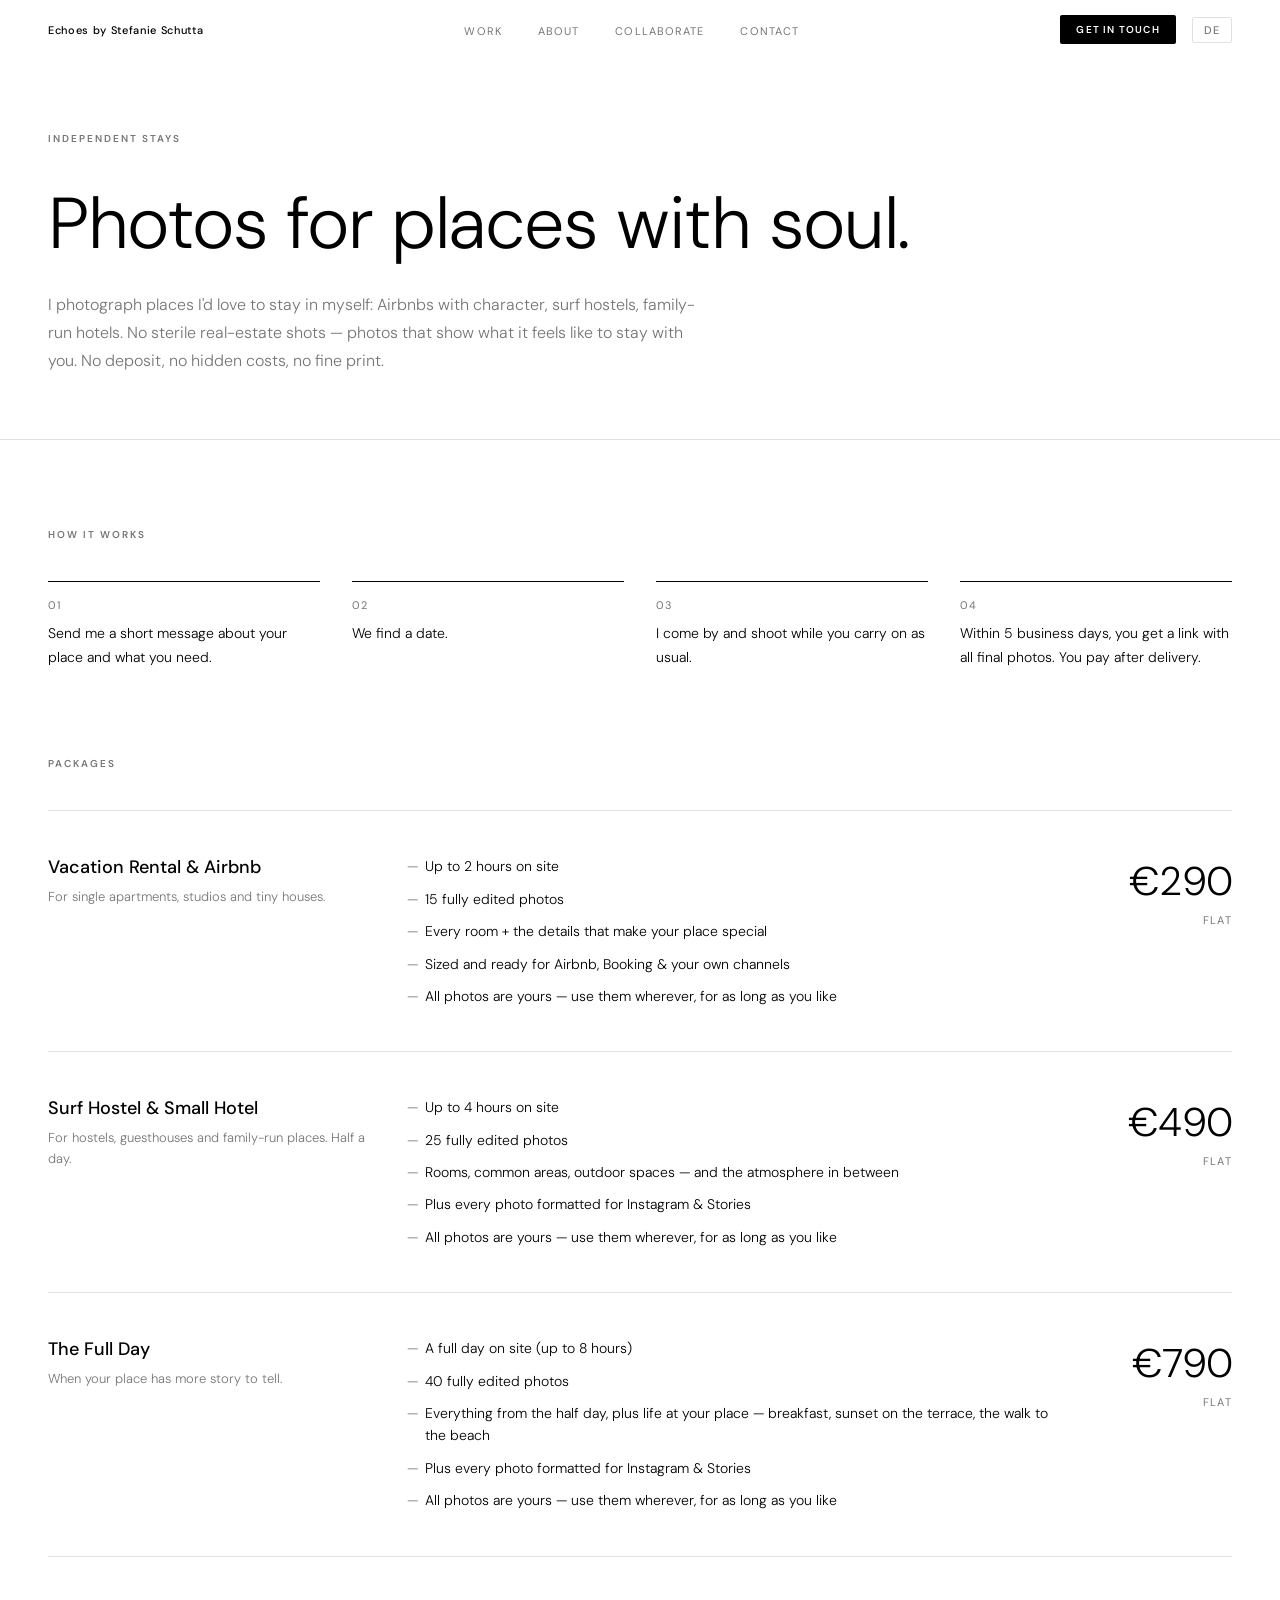
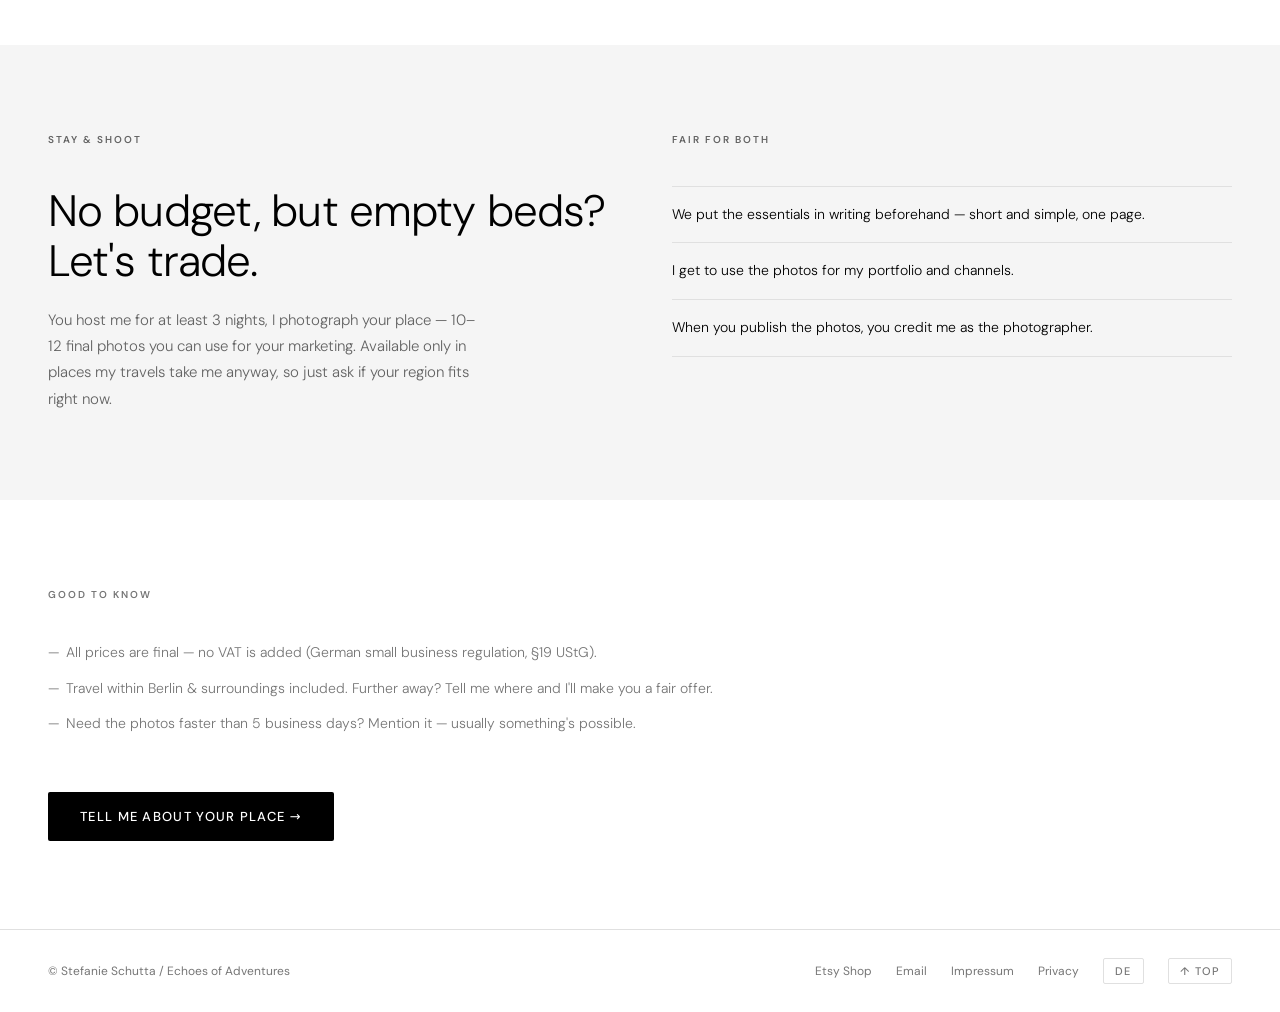
==== stays.html @ 2299e70d "Add files via upload" ====
<!DOCTYPE html>
<html lang="en">
<head>
  <meta charset="UTF-8" />
  <meta name="viewport" content="width=device-width, initial-scale=1.0" />
  <meta name="description" content="Photography for family-run hotels, surf hostels and Airbnbs — simple packages, honest prices, or trade a stay for photos." />
  <title>Independent Stays · Echoes by Stefanie Schutta</title>
  <link rel="preload" href="dm-sans-latin-normal.woff2" as="font" type="font/woff2" crossorigin />
  <link rel="stylesheet" href="style.css" />
  <link rel="icon" type="image/svg+xml" href="images/favicon.svg" />
  <link rel="icon" type="image/png" sizes="32x32" href="images/favicon-32.png" />
  <link rel="icon" type="image/png" sizes="16x16" href="images/favicon-16.png" />
  <link rel="apple-touch-icon" sizes="180x180" href="images/favicon-180.png" />
</head>
<body>

  <a class="skip-link" href="#main">Skip to content</a>

  <!-- NAV -->
  <header>
    <nav class="nav is-scrolled" role="navigation" aria-label="Main navigation">
      <a href="index.html" class="nav-logo" aria-label="Echoes by Stefanie Schutta — home">
        Echoes by Stefanie Schutta
      </a>

      <ul class="nav-links" role="list">
        <li><a href="index.html#gallery"     data-en="Work"        data-de="Arbeit">Work</a></li>
        <li><a href="index.html#about"       data-en="About"       data-de="Über mich">About</a></li>
        <li><a href="index.html#collaborate" data-en="Collaborate" data-de="Kollaboration">Collaborate</a></li>
        <li><a href="index.html#contact"     data-en="Contact"     data-de="Kontakt">Contact</a></li>
      </ul>

      <div class="nav-right">
        <a
          href="index.html#contact"
          class="nav-cta"
          data-en="Get in touch"
          data-de="Anfragen"
        >Get in touch</a>

        <button
          id="lang-toggle"
          class="btn-lang"
          aria-label="Switch language"
          type="button"
        >DE</button>

        <button
          id="hamburger"
          class="btn-hamburger"
          aria-label="Open menu"
          aria-expanded="false"
          aria-controls="mobile-nav"
          type="button"
        >
          <span></span>
          <span></span>
          <span></span>
        </button>
      </div>
    </nav>
  </header>

  <!-- Mobile nav overlay -->
  <div
    id="mobile-nav"
    class="mobile-nav"
    role="dialog"
    aria-label="Navigation menu"
    aria-modal="true"
  >
    <button id="mobile-nav-close" class="mobile-nav-close" aria-label="Close menu" type="button">
      &#x2715;
    </button>

    <a href="index.html#gallery"     class="mobile-nav-link" data-en="Work"        data-de="Arbeit">Work</a>
    <a href="index.html#about"       class="mobile-nav-link" data-en="About"       data-de="Über mich">About</a>
    <a href="index.html#collaborate" class="mobile-nav-link" data-en="Collaborate" data-de="Kollaboration">Collaborate</a>
    <a href="index.html#contact"     class="mobile-nav-link" data-en="Contact"     data-de="Kontakt">Contact</a>

    <button id="mobile-lang" class="mobile-lang-toggle btn-lang" onclick="toggleLanguage()" type="button">DE</button>
  </div>

  <!-- MAIN -->
  <main id="main">

    <!-- Header -->
    <section class="stays-header" aria-labelledby="stays-heading">
      <div class="container">
        <span
          class="section-eyebrow"
          data-en="Independent Stays"
          data-de="Independent Stays"
        >Independent Stays</span>

        <h1
          id="stays-heading"
          class="stays-title"
          data-en="Photos for places with soul."
          data-de="Fotos für Orte mit Seele."
        >Photos for places with soul.</h1>

        <p
          class="stays-intro"
          data-en="I photograph places I'd love to stay in myself: Airbnbs with character, surf hostels, family-run hotels. No sterile real-estate shots — photos that show what it feels like to stay with you. No deposit, no hidden costs, no fine print."
          data-de="Ich fotografiere Unterkünfte, in denen ich selbst gerne wohnen würde: Airbnbs mit Charakter, Surf Hostels, familiengeführte Hotels. Keine sterilen Immobilienfotos — Bilder, die zeigen, wie es sich anfühlt, bei dir zu sein. Keine Anzahlung, keine versteckten Kosten, kein Kleingedrucktes."
        >I photograph places I'd love to stay in myself: Airbnbs with character, surf hostels, family-run hotels. No sterile real-estate shots — photos that show what it feels like to stay with you. No deposit, no hidden costs, no fine print.</p>
      </div>
    </section>

    <!-- How it works -->
    <section class="section" aria-labelledby="stays-how-heading">
      <div class="container">
        <h2
          id="stays-how-heading"
          class="section-eyebrow"
          data-en="How it works"
          data-de="So einfach läuft's"
        >How it works</h2>

        <div class="stays-steps">
          <div class="stays-step">
            <span class="stays-step-num" aria-hidden="true">01</span>
            <p
              data-en="Send me a short message about your place and what you need."
              data-de="Du schreibst mir kurz, was du hast und was du brauchst."
            >Send me a short message about your place and what you need.</p>
          </div>
          <div class="stays-step">
            <span class="stays-step-num" aria-hidden="true">02</span>
            <p
              data-en="We find a date."
              data-de="Wir finden einen Termin."
            >We find a date.</p>
          </div>
          <div class="stays-step">
            <span class="stays-step-num" aria-hidden="true">03</span>
            <p
              data-en="I come by and shoot while you carry on as usual."
              data-de="Ich komme vorbei und fotografiere — du machst einfach weiter wie immer."
            >I come by and shoot while you carry on as usual.</p>
          </div>
          <div class="stays-step">
            <span class="stays-step-num" aria-hidden="true">04</span>
            <p
              data-en="Within 5 business days, you get a link with all final photos. You pay after delivery."
              data-de="Nach 5 Werktagen bekommst du einen Link mit allen fertigen Fotos. Du zahlst nach Lieferung."
            >Within 5 business days, you get a link with all final photos. You pay after delivery.</p>
          </div>
        </div>
      </div>
    </section>

    <!-- Packages -->
    <section class="section" aria-labelledby="stays-packages-heading" style="padding-top: 0;">
      <div class="container">
        <h2
          id="stays-packages-heading"
          class="section-eyebrow"
          data-en="Packages"
          data-de="Pakete"
        >Packages</h2>

        <div class="stays-packages">

          <article class="stays-package">
            <div>
              <h3
                class="stays-package-name"
                data-en="Vacation Rental &amp; Airbnb"
                data-de="Ferienwohnung &amp; Airbnb"
              >Vacation Rental &amp; Airbnb</h3>
              <p
                class="stays-package-for"
                data-en="For single apartments, studios and tiny houses."
                data-de="Für einzelne Wohnungen, Studios und Tiny Houses."
              >For single apartments, studios and tiny houses.</p>
            </div>
            <ul class="stays-package-list">
              <li data-en="Up to 2 hours on site" data-de="Bis zu 2 Stunden vor Ort">Up to 2 hours on site</li>
              <li data-en="15 fully edited photos" data-de="15 fertig bearbeitete Fotos">15 fully edited photos</li>
              <li data-en="Every room + the details that make your place special" data-de="Alle Räume + die Details, die deine Unterkunft besonders machen">Every room + the details that make your place special</li>
              <li data-en="Sized and ready for Airbnb, Booking &amp; your own channels" data-de="Perfekt zugeschnitten für Airbnb, Booking &amp; deine eigenen Kanäle">Sized and ready for Airbnb, Booking &amp; your own channels</li>
              <li data-en="All photos are yours — use them wherever, for as long as you like" data-de="Alle Fotos gehören dir — nutze sie, wo und solange du willst">All photos are yours — use them wherever, for as long as you like</li>
            </ul>
            <p class="stays-price">€290
              <small data-en="flat" data-de="Festpreis">flat</small>
            </p>
          </article>

          <article class="stays-package">
            <div>
              <h3
                class="stays-package-name"
                data-en="Surf Hostel &amp; Small Hotel"
                data-de="Surf Hostel &amp; kleines Hotel"
              >Surf Hostel &amp; Small Hotel</h3>
              <p
                class="stays-package-for"
                data-en="For hostels, guesthouses and family-run places. Half a day."
                data-de="Für Hostels, Guesthouses und familiengeführte Häuser. Ein halber Tag."
              >For hostels, guesthouses and family-run places. Half a day.</p>
            </div>
            <ul class="stays-package-list">
              <li data-en="Up to 4 hours on site" data-de="Bis zu 4 Stunden vor Ort">Up to 4 hours on site</li>
              <li data-en="25 fully edited photos" data-de="25 fertig bearbeitete Fotos">25 fully edited photos</li>
              <li data-en="Rooms, common areas, outdoor spaces — and the atmosphere in between" data-de="Zimmer, Gemeinschaftsbereiche, Außenbereich — und die Atmosphäre dazwischen">Rooms, common areas, outdoor spaces — and the atmosphere in between</li>
              <li data-en="Plus every photo formatted for Instagram &amp; Stories" data-de="Zusätzlich alle Fotos in Formaten für Instagram &amp; Stories">Plus every photo formatted for Instagram &amp; Stories</li>
              <li data-en="All photos are yours — use them wherever, for as long as you like" data-de="Alle Fotos gehören dir — nutze sie, wo und solange du willst">All photos are yours — use them wherever, for as long as you like</li>
            </ul>
            <p class="stays-price">€490
              <small data-en="flat" data-de="Festpreis">flat</small>
            </p>
          </article>

          <article class="stays-package">
            <div>
              <h3
                class="stays-package-name"
                data-en="The Full Day"
                data-de="Der ganze Tag"
              >The Full Day</h3>
              <p
                class="stays-package-for"
                data-en="When your place has more story to tell."
                data-de="Wenn dein Haus mehr Geschichte zu erzählen hat."
              >When your place has more story to tell.</p>
            </div>
            <ul class="stays-package-list">
              <li data-en="A full day on site (up to 8 hours)" data-de="Ein voller Tag vor Ort (bis zu 8 Stunden)">A full day on site (up to 8 hours)</li>
              <li data-en="40 fully edited photos" data-de="40 fertig bearbeitete Fotos">40 fully edited photos</li>
              <li data-en="Everything from the half day, plus life at your place — breakfast, sunset on the terrace, the walk to the beach" data-de="Alles aus dem halben Tag, plus: Leben im Haus — Frühstück, Sonnenuntergang auf der Terrasse, der Weg zum Strand">Everything from the half day, plus life at your place — breakfast, sunset on the terrace, the walk to the beach</li>
              <li data-en="Plus every photo formatted for Instagram &amp; Stories" data-de="Zusätzlich alle Fotos in Formaten für Instagram &amp; Stories">Plus every photo formatted for Instagram &amp; Stories</li>
              <li data-en="All photos are yours — use them wherever, for as long as you like" data-de="Alle Fotos gehören dir — nutze sie, wo und solange du willst">All photos are yours — use them wherever, for as long as you like</li>
            </ul>
            <p class="stays-price">€790
              <small data-en="flat" data-de="Festpreis">flat</small>
            </p>
          </article>

        </div>
      </div>
    </section>

    <!-- Stay & Shoot -->
    <section class="section stays-barter" aria-labelledby="barter-heading">
      <div class="container">
        <div class="stays-barter-inner">

          <div>
            <span
              class="section-eyebrow"
              data-en="Stay &amp; Shoot"
              data-de="Stay &amp; Shoot"
            >Stay &amp; Shoot</span>

            <h2
              id="barter-heading"
              class="stays-barter-title"
              data-en="No budget, but empty beds? Let's trade."
              data-de="Kein Budget, aber freie Betten? Lass uns tauschen."
            >No budget, but empty beds? Let's trade.</h2>

            <p
              class="stays-barter-lead"
              data-en="You host me for at least 3 nights, I photograph your place — 10–12 final photos you can use for your marketing. Available only in places my travels take me anyway, so just ask if your region fits right now."
              data-de="Du stellst mir Unterkunft für mindestens 3 Nächte, ich fotografiere deine Unterkunft — 10–12 fertige Fotos für dein Marketing. Nur an Orten, an die mich meine Reisen ohnehin führen — frag einfach, ob deine Region gerade passt."
            >You host me for at least 3 nights, I photograph your place — 10–12 final photos you can use for your marketing. Available only in places my travels take me anyway, so just ask if your region fits right now.</p>
          </div>

          <div>
            <h3
              class="section-eyebrow"
              data-en="Fair for both"
              data-de="Fair für beide"
            >Fair for both</h3>
            <ul class="stays-barter-list">
              <li
                data-en="We put the essentials in writing beforehand — short and simple, one page."
                data-de="Wir halten vorher schriftlich fest, was du bekommst — kurz und unkompliziert, eine Seite."
              >We put the essentials in writing beforehand — short and simple, one page.</li>
              <li
                data-en="I get to use the photos for my portfolio and channels."
                data-de="Ich darf die Fotos für mein Portfolio und meine Kanäle nutzen."
              >I get to use the photos for my portfolio and channels.</li>
              <li
                data-en="When you publish the photos, you credit me as the photographer."
                data-de="Wenn du die Fotos veröffentlichst, nennst du mich als Fotografin."
              >When you publish the photos, you credit me as the photographer.</li>
            </ul>
          </div>

        </div>
      </div>
    </section>

    <!-- Good to know + CTA -->
    <section class="section" aria-labelledby="facts-heading">
      <div class="container">
        <h2
          id="facts-heading"
          class="section-eyebrow"
          data-en="Good to know"
          data-de="Gut zu wissen"
        >Good to know</h2>

        <ul class="stays-facts">
          <li
            data-en="All prices are final — no VAT is added (German small business regulation, §19 UStG)."
            data-de="Alle Preise sind Endpreise — es kommt keine Mehrwertsteuer dazu (Kleinunternehmerregelung §19 UStG)."
          >All prices are final — no VAT is added (German small business regulation, §19 UStG).</li>
          <li
            data-en="Travel within Berlin &amp; surroundings included. Further away? Tell me where and I'll make you a fair offer."
            data-de="Anfahrt in Berlin &amp; Umgebung inklusive. Weiter weg? Sag mir wo, ich mach dir ein faires Angebot."
          >Travel within Berlin &amp; surroundings included. Further away? Tell me where and I'll make you a fair offer.</li>
          <li
            data-en="Need the photos faster than 5 business days? Mention it — usually something's possible."
            data-de="Du brauchst die Fotos schneller als in 5 Werktagen? Schreib's dazu, meistens geht was."
          >Need the photos faster than 5 business days? Mention it — usually something's possible.</li>
        </ul>

        <a
          href="index.html#contact"
          class="stays-cta"
          data-en="Tell me about your place →"
          data-de="Erzähl mir von deiner Unterkunft →"
        >Tell me about your place →</a>
      </div>
    </section>

  </main>

  <!-- FOOTER -->
  <footer class="site-footer" role="contentinfo">
    <span
      data-en="© Stefanie Schutta / Echoes of Adventures"
      data-de="© Stefanie Schutta / Echoes of Adventures"
    >© Stefanie Schutta / Echoes of Adventures</span>

    <div class="footer-links">
      <a
        href="https://www.etsy.com/shop/EchoesOfAdventures"
        target="_blank"
        rel="noopener noreferrer"
        data-en="Etsy Shop"
        data-de="Etsy Shop"
      >Etsy Shop</a>

      <a href="mailto:stefanieschutta@gmail.com"
         data-en="Email" data-de="E-Mail">Email</a>

      <a href="impressum.html" data-en="Impressum" data-de="Impressum">Impressum</a>
      <a href="datenschutz.html" data-en="Privacy" data-de="Datenschutz">Privacy</a>

      <button
        onclick="toggleLanguage()"
        class="btn-lang"
        type="button"
        aria-label="Toggle language"
        data-en="DE"
        data-de="EN"
      >DE</button>

      <button
        id="back-to-top"
        class="btn-back-top"
        type="button"
        aria-label="Back to top"
        data-en="↑ Top"
        data-de="↑ Oben"
      >↑ Top</button>
    </div>
  </footer>

  <script src="main.js"></script>
</body>
</html>
---- style.css ----
/* =============================================
   ECHOES OF ADVENTURES — Portfolio CSS
   ============================================= */

/* ─────────────────────────────────────────────
   SELF-HOSTED FONTS
   DM Sans Variable — latin subset
   Files: /dm-sans-latin-normal.woff2 (root)
           /dm-sans-latin-italic.woff2 (root)
   No data sent to Google servers.
───────────────────────────────────────────── */
@font-face {
  font-family: 'DM Sans';
  src: url('dm-sans-latin-normal.woff2') format('woff2');
  font-weight: 100 900;           /* Variable Font */
  font-style: normal;
  font-display: swap;
}
@font-face {
  font-family: 'DM Sans';
  src: url('dm-sans-latin-italic.woff2') format('woff2');
  font-weight: 100 900;
  font-style: italic;
  font-display: swap;
}

/* ─────────────────────────────────────────────
   LEGAL PAGES (impressum, datenschutz)
───────────────────────────────────────────── */
.legal-nav {
  position: sticky;
  top: 0;
  z-index: 100;
  height: var(--nav-h);
  display: flex;
  align-items: center;
  justify-content: space-between;
  padding: 0 var(--gutter);
  background: rgba(250,250,250,0.92);
  backdrop-filter: blur(14px);
  -webkit-backdrop-filter: blur(14px);
  border-bottom: 1px solid var(--border);
}

.legal-back {
  font-size: 11px;
  font-weight: 500;
  letter-spacing: 0.1em;
  text-transform: uppercase;
  color: var(--muted);
  display: flex;
  align-items: center;
  gap: 6px;
  transition: color 0.2s;
}
.legal-back:hover { color: var(--text); }

.legal-content {
  max-width: 720px;
  margin: 0 auto;
  padding: 72px 40px 96px;
}

.legal-content h1 {
  font-size: 36px;
  font-weight: 300;
  letter-spacing: -0.01em;
  margin-bottom: 8px;
  color: var(--text);
}

.legal-content .legal-sub {
  font-size: 13px;
  color: var(--muted);
  margin-bottom: 56px;
}

.legal-content h2 {
  font-size: 11px;
  font-weight: 600;
  letter-spacing: 0.16em;
  text-transform: uppercase;
  color: var(--muted);
  margin-top: 48px;
  margin-bottom: 14px;
}

.legal-content p {
  font-size: 15px;
  font-weight: 300;
  line-height: 1.75;
  color: var(--text);
  margin-bottom: 16px;
}

.legal-content a {
  color: var(--text);
  text-decoration: underline;
  text-underline-offset: 3px;
}
.legal-content a:hover { opacity: 0.6; }

.legal-content ul {
  list-style: disc;
  padding-left: 20px;
  margin-bottom: 16px;
}
.legal-content ul li {
  font-size: 15px;
  font-weight: 300;
  line-height: 1.75;
  color: var(--text);
  margin-bottom: 6px;
}

.legal-divider {
  border: none;
  border-top: 1px solid var(--border);
  margin: 48px 0;
}

.legal-email {
  font-weight: 400;
}

@media (max-width: 600px) {
  .legal-content { padding: 48px 24px 72px; }
  .legal-content h1 { font-size: 28px; }
  .legal-nav { padding: 0 24px; }
}

/* ─────────────────────────────────────────────
   TOKENS
───────────────────────────────────────────── */
:root {
  --bg:      #ffffff;
  --text:    #000000;
  --muted:   #767676;
  --border:  #e0e0e0;
  --white:   #ffffff;
  --surface: #f5f5f5;

  --font: 'DM Sans', system-ui, -apple-system, sans-serif;

  --nav-h:       60px;
  --section-pad: 88px;
  --max-w:       1280px;
  --gutter:      48px;
  --gap:         16px;
  --radius:      2px;
}

/* ─────────────────────────────────────────────
   RESET
───────────────────────────────────────────── */
*, *::before, *::after {
  box-sizing: border-box;
  margin: 0;
  padding: 0;
}

html {
  scroll-behavior: smooth;
  font-size: 16px;
}

body {
  font-family: var(--font);
  background: var(--bg);
  color: var(--text);
  -webkit-font-smoothing: antialiased;
  -moz-osx-font-smoothing: grayscale;
}

img       { display: block; width: 100%; height: auto; }
a         { color: inherit; text-decoration: none; }
ul, ol    { list-style: none; }
button    { cursor: pointer; font-family: inherit; border: none; background: none; }

/* Focus */
:focus-visible {
  outline: 2px solid var(--text);
  outline-offset: 3px;
  border-radius: 2px;
}

/* Skip link */
.skip-link {
  position: absolute;
  top: -100%;
  left: 16px;
  z-index: 9999;
  background: var(--text);
  color: var(--white);
  padding: 8px 16px;
  font-size: 13px;
  font-weight: 500;
  border-radius: 0 0 4px 4px;
  transition: top 0.2s;
}
.skip-link:focus { top: 0; }

/* ─────────────────────────────────────────────
   NAV
───────────────────────────────────────────── */
.nav {
  position: fixed;
  inset-block-start: 0;
  inset-inline: 0;
  height: var(--nav-h);
  z-index: 100;
  display: flex;
  align-items: center;
  justify-content: space-between;
  padding: 0 var(--gutter);
  background: rgba(255, 255, 255, 0);
  transition: background 0.3s, border-color 0.3s, box-shadow 0.3s;
  border-bottom: 1px solid transparent;
}

.nav.is-scrolled {
  background: rgba(255, 255, 255, 0.95);
  backdrop-filter: blur(14px);
  -webkit-backdrop-filter: blur(14px);
  border-bottom: 1px solid var(--border);
  box-shadow: 0 1px 0 rgba(0,0,0,0.04);
}

.nav-logo {
  font-size: 11px;
  font-weight: 500;
  letter-spacing: 0.06em;
  white-space: nowrap;
}

.nav-links {
  display: flex;
  align-items: center;
  gap: 36px;
}
.nav-links a {
  font-size: 11px;
  font-weight: 400;
  letter-spacing: 0.1em;
  text-transform: uppercase;
  color: var(--muted);
  transition: color 0.2s;
}
.nav-links a:hover { color: var(--text); }

.nav-right {
  display: flex;
  align-items: center;
  gap: 16px;
}

.btn-lang {
  font-size: 11px;
  font-weight: 500;
  letter-spacing: 0.1em;
  text-transform: uppercase;
  color: var(--muted);
  padding: 5px 11px;
  border: 1px solid var(--border);
  border-radius: 2px;
  transition: color 0.2s, border-color 0.2s;
}
.btn-lang:hover {
  color: var(--text);
  border-color: var(--text);
}

.nav-cta {
  font-size: 10px;
  font-weight: 600;
  letter-spacing: 0.12em;
  text-transform: uppercase;
  padding: 8px 16px;
  background: var(--text);
  color: var(--white);
  border-radius: 2px;
  transition: opacity 0.2s;
  white-space: nowrap;
  display: inline-block;
}
.nav-cta:hover { opacity: 0.75; }

.btn-hamburger {
  display: none;
  flex-direction: column;
  gap: 5px;
  padding: 4px;
  background: none;
  border: none;
  cursor: pointer;
}
.btn-hamburger span {
  display: block;
  width: 22px;
  height: 1.5px;
  background: var(--text);
  border-radius: 1px;
  transition: all 0.25s;
}

/* ─────────────────────────────────────────────
   MOBILE NAV OVERLAY
───────────────────────────────────────────── */
.mobile-nav {
  position: fixed;
  inset: 0;
  z-index: 110;
  background: var(--bg);
  display: none;
  flex-direction: column;
  align-items: center;
  justify-content: center;
  gap: 40px;
}
.mobile-nav.is-open { display: flex; }

.mobile-nav-close {
  position: absolute;
  top: 20px;
  right: 24px;
  font-size: 28px;
  font-weight: 300;
  color: var(--text);
  background: none;
  border: none;
  cursor: pointer;
  line-height: 1;
  padding: 8px;
}

.mobile-nav-link {
  font-size: 26px;
  font-weight: 300;
  letter-spacing: 0.06em;
  text-transform: uppercase;
  color: var(--text);
  transition: opacity 0.2s;
}
.mobile-nav-link:hover { opacity: 0.5; }

.mobile-lang-toggle {
  margin-top: 8px;
  font-size: 12px;
  font-weight: 500;
  letter-spacing: 0.12em;
  text-transform: uppercase;
  color: var(--muted);
  border: 1px solid var(--border);
  padding: 8px 18px;
  border-radius: 2px;
}

/* ─────────────────────────────────────────────
   HERO
───────────────────────────────────────────── */
.hero {
  position: relative;
  height: 100vh;
  min-height: 560px;
  overflow: hidden;
}

.hero-slides {
  position: absolute;
  inset: 0;
}

.hero-slide {
  position: absolute;
  inset: 0;
  background-size: cover;
  background-position: center;
  opacity: 0;
  transition: opacity 1.1s ease;
}
.hero-slide.is-active {
  opacity: 1;
  animation: kenBurns 9s ease-in-out forwards;
}

@keyframes kenBurns {
  from { transform: scale(1); }
  to   { transform: scale(1.07); }
}

.hero-overlay {
  position: absolute;
  inset: 0;
  background: linear-gradient(
    160deg,
    rgba(0,0,0,0.08) 0%,
    rgba(0,0,0,0.36) 100%
  );
}

/* Visually hidden — accessible to screen readers, invisible on screen */
.visually-hidden {
  position: absolute;
  width: 1px;
  height: 1px;
  padding: 0;
  margin: -1px;
  overflow: hidden;
  clip-path: inset(50%);
  white-space: nowrap;
  border: 0;
}

/* ─────────────────────────────────────────────
   CLAIM — typographic statement band under hero
───────────────────────────────────────────── */
.claim {
  background: var(--bg);
  padding: clamp(64px, 12vw, 140px) 0 0;
}

.claim-title {
  font-size: clamp(34px, 7vw, 88px);
  font-weight: 500;
  line-height: 1.05;
  letter-spacing: -0.02em;
  max-width: 16ch;
}

.claim-line { display: block; }

.claim-line--accent {
  font-style: italic;
  font-weight: 350;
  color: var(--muted);            /* #767676 auf #fff ≈ 4.6:1 — AA auch für Fließtext */
}

@media (min-width: 768px) {
  .claim-line--accent {
    padding-left: clamp(48px, 10vw, 160px);   /* Versatz bricht die linke Kante */
  }
}

.hero-dots {
  position: absolute;
  bottom: 32px;
  left: 50%;
  transform: translateX(-50%);
  display: flex;
  gap: 8px;
  z-index: 2;
}
.hero-dot {
  width: 6px;
  height: 6px;
  border-radius: 50%;
  background: rgba(255,255,255,0.35);
  border: none;
  cursor: pointer;
  transition: background 0.3s;
  padding: 0;
}
.hero-dot.is-active,
.hero-dot:hover { background: var(--white); }

.hero-progress {
  position: absolute;
  bottom: 0;
  left: 0;
  height: 2px;
  background: var(--white);
  width: 0;
  z-index: 3;
}

/* Slide arrows */
.hero-arrow {
  position: absolute;
  top: 50%;
  transform: translateY(-50%);
  z-index: 5;
  width: 44px;
  height: 44px;
  border-radius: 50%;
  background: rgba(255,255,255,0.12);
  border: 1px solid rgba(255,255,255,0.3);
  color: rgba(255,255,255,0.9);
  display: flex;
  align-items: center;
  justify-content: center;
  cursor: pointer;
  backdrop-filter: blur(6px);
  -webkit-backdrop-filter: blur(6px);
  opacity: 0;
  transition: opacity 0.3s, background 0.2s;
}
.hero:hover .hero-arrow,
.hero:focus-within .hero-arrow { opacity: 1; }
.hero-arrow:hover {
  background: rgba(255,255,255,0.28);
  border-color: rgba(255,255,255,0.6);
}
.hero-arrow--prev { left: 24px; }
.hero-arrow--next { right: 24px; }

/* Always show on touch devices */
@media (hover: none) {
  .hero-arrow { opacity: 0.6; }
}

/* ─────────────────────────────────────────────
   LAYOUT HELPERS
───────────────────────────────────────────── */
.section {
  padding: var(--section-pad) 0;
}

.container {
  max-width: var(--max-w);
  margin: 0 auto;
  padding: 0 var(--gutter);
}

.section-eyebrow {
  font-size: 10px;
  font-weight: 600;
  letter-spacing: 0.2em;
  text-transform: uppercase;
  color: var(--muted);
  margin-bottom: 40px;
  display: block;
}

/* ─────────────────────────────────────────────
   GALLERY
───────────────────────────────────────────── */
.gallery-filters {
  display: flex;
  flex-wrap: wrap;
  gap: 6px;
  margin-bottom: 36px;
}

.filter-btn {
  font-family: var(--font);
  font-size: 11px;
  font-weight: 500;
  letter-spacing: 0.1em;
  text-transform: uppercase;
  padding: 8px 16px;
  border: 1px solid var(--border);
  border-radius: 2px;
  color: var(--muted);
  background: transparent;
  cursor: pointer;
  transition: background 0.2s, color 0.2s, border-color 0.2s;
}
.filter-btn:hover {
  color: var(--text);
  border-color: rgba(13,13,13,0.3);
}
.filter-btn.is-active {
  background: var(--text);
  color: var(--white);
  border-color: var(--text);
}

/* Masonry via CSS columns */
.gallery-grid {
  columns: 3;
  column-gap: var(--gap);
}

.gallery-item {
  break-inside: avoid;
  margin-bottom: var(--gap);    /* ← 16px between images */
  position: relative;
  overflow: hidden;
  cursor: pointer;
  display: block;
}

.gallery-thumb {
  width: 100%;
  display: block;
  background-size: cover;
  background-position: center;
  transition: transform 0.55s cubic-bezier(0.25, 0.46, 0.45, 0.94);
}

/* Aspect ratios */
.gallery-item--landscape .gallery-thumb { aspect-ratio: 4 / 3; }
.gallery-item--portrait  .gallery-thumb { aspect-ratio: 3 / 4; }
.gallery-item--square    .gallery-thumb { aspect-ratio: 1 / 1; }

/* Hover state */
.gallery-hover {
  position: absolute;
  inset: 0;
  background: rgba(0, 0, 0, 0.32);
  opacity: 0;
  transition: opacity 0.3s;
  display: flex;
  align-items: center;
  justify-content: center;
}

.gallery-item:hover .gallery-hover,
.gallery-item:focus-visible .gallery-hover {
  opacity: 1;
}
.gallery-item:hover .gallery-thumb,
.gallery-item:focus-visible .gallery-thumb {
  transform: scale(1.05);
}

.gallery-plus {
  width: 46px;
  height: 46px;
  border-radius: 50%;
  border: 1.5px solid rgba(255,255,255,0.8);
  display: flex;
  align-items: center;
  justify-content: center;
  color: var(--white);
  font-size: 24px;
  font-weight: 300;
  transform: scale(0.75);
  transition: transform 0.3s;
  line-height: 1;
}
.gallery-item:hover .gallery-plus,
.gallery-item:focus-visible .gallery-plus {
  transform: scale(1);
}

.gallery-dest {
  position: absolute;
  bottom: 12px;
  left: 14px;
  font-size: 10px;
  font-weight: 600;
  letter-spacing: 0.14em;
  text-transform: uppercase;
  color: var(--white);
  opacity: 0;
  transition: opacity 0.3s;
}
.gallery-item:hover .gallery-dest,
.gallery-item:focus-visible .gallery-dest {
  opacity: 1;
}

.gallery-empty {
  columns: 1;
  font-size: 14px;
  color: var(--muted);
  padding: 40px 0;
  grid-column: 1 / -1;
}

/* ─────────────────────────────────────────────
   LIGHTBOX
───────────────────────────────────────────── */
.lightbox {
  position: fixed;
  inset: 0;
  z-index: 200;
  background: rgba(5, 5, 5, 0.95);
  display: none;
  align-items: center;
  justify-content: center;
}
.lightbox.is-open {
  display: flex;
}

.lb-img {
  background-size: contain;
  background-repeat: no-repeat;
  background-position: center;
  max-width: 88vw;
  max-height: 82vh;
}
.lb-img--landscape { width: min(88vw, 1100px); aspect-ratio: 4 / 3; }
.lb-img--portrait  { height: min(82vh, 820px);  aspect-ratio: 3 / 4; }
.lb-img--square    { height: min(78vh, 780px);  aspect-ratio: 1 / 1; }

.lb-btn {
  position: absolute;
  color: rgba(255,255,255,0.65);
  font-size: 20px;
  cursor: pointer;
  background: none;
  border: none;
  padding: 12px;
  transition: color 0.2s;
  line-height: 1;
}
.lb-btn:hover { color: var(--white); }

#lb-close { top: 20px; right: 24px; font-size: 26px; }
#lb-prev  { left: 16px; top: 50%; transform: translateY(-50%); font-size: 28px; }
#lb-next  { right: 16px; top: 50%; transform: translateY(-50%); font-size: 28px; }

.lb-caption {
  position: absolute;
  bottom: 44px;
  left: 50%;
  transform: translateX(-50%);
  font-size: 10px;
  font-weight: 600;
  letter-spacing: 0.18em;
  text-transform: uppercase;
  color: rgba(255,255,255,0.55);
  white-space: nowrap;
}
.lb-counter {
  position: absolute;
  bottom: 22px;
  left: 50%;
  transform: translateX(-50%);
  font-size: 11px;
  color: rgba(255,255,255,0.35);
  letter-spacing: 0.08em;
}

/* ─────────────────────────────────────────────
   ABOUT — Talva-inspired split
───────────────────────────────────────────── */
.about {
  background: var(--bg);
}

.about-inner {
  display: grid;
  grid-template-columns: minmax(0, 420px) 1fr;
  gap: 88px;
  align-items: stretch;             /* Bildspalte = Höhe der Textspalte */
}

/* Image side — square, height follows the text column */
.about-image-col {
  position: relative;
  min-height: 280px;                /* Fallback bei sehr kurzem Text */
}

.about-image {
  position: absolute;
  top: 50%;
  left: 0;
  transform: translateY(-50%);
  height: 100%;
  aspect-ratio: 1 / 1;              /* quadratisch, Breite folgt aus Höhe */
  max-width: 100%;
  background-size: cover;
  background-position: center top;
  background-color: #d0cbc4;      /* placeholder tint */
  display: block;
}

/* Text side */
.about-text-col {
  padding: 24px 0;
}

.about-eyebrow {
  font-size: 10px;
  font-weight: 600;
  letter-spacing: 0.2em;
  text-transform: uppercase;
  color: var(--muted);
  display: block;
  margin-bottom: 24px;
}

.about-name {
  font-size: clamp(34px, 3.5vw, 54px);
  font-weight: 300;
  letter-spacing: -0.01em;
  line-height: 1.05;
  margin-bottom: 28px;
  color: var(--text);
}

.about-bio {
  font-size: 16px;
  font-weight: 300;
  line-height: 1.8;
  color: var(--text);
  max-width: 460px;
  margin-bottom: 44px;
}

.about-divider {
  width: 40px;
  height: 1px;
  background: var(--border);
  margin-bottom: 32px;
}

.about-meta {
  display: flex;
  flex-direction: column;
  gap: 14px;
}

.about-meta-row {
  display: flex;
  align-items: baseline;
  gap: 16px;
}

.about-meta-key {
  font-size: 10px;
  font-weight: 600;
  letter-spacing: 0.16em;
  text-transform: uppercase;
  color: var(--muted);
  flex-shrink: 0;
  width: 88px;
}

.about-meta-val {
  font-size: 14px;
  font-weight: 300;
  color: var(--text);
  line-height: 1.5;
}

/* ─────────────────────────────────────────────
   COLLABORATE
───────────────────────────────────────────── */
.collaborate-inner {
  display: grid;
  grid-template-columns: 1fr 1.5fr;
  gap: 88px;
  align-items: start;
}

.collaborate-intro {
  position: sticky;
  top: calc(var(--nav-h) + 48px);
}

.collaborate-heading {
  font-size: clamp(24px, 2.8vw, 40px);
  font-weight: 300;
  line-height: 1.18;
  margin-bottom: 20px;
  color: var(--text);
}

.collaborate-sub {
  font-size: 15px;
  font-weight: 300;
  line-height: 1.75;
  color: var(--muted);
  margin-bottom: 36px;
  max-width: 340px;
}

.btn-primary {
  display: inline-block;
  font-family: var(--font);
  font-size: 11px;
  font-weight: 600;
  letter-spacing: 0.12em;
  text-transform: uppercase;
  padding: 14px 28px;
  background: var(--text);
  color: var(--white);
  border: 1px solid var(--text);
  border-radius: 2px;
  transition: background 0.25s, color 0.25s;
  cursor: pointer;
}
.btn-primary:hover {
  background: transparent;
  color: var(--text);
}

.collab-types {
  display: flex;
  flex-direction: column;
}

.collab-item {
  padding: 32px 0;
  border-bottom: 1px solid var(--border);
  display: grid;
  grid-template-columns: 36px 1fr;
  gap: 24px;
  align-items: start;
}
.collab-item:first-child { border-top: 1px solid var(--border); }

.collab-num {
  font-size: 11px;
  font-weight: 400;
  color: var(--muted);
  letter-spacing: 0.06em;
  padding-top: 3px;
}

.collab-name {
  font-size: 16px;
  font-weight: 500;
  margin-bottom: 8px;
  color: var(--text);
}
.collab-desc {
  font-size: 14px;
  font-weight: 300;
  line-height: 1.7;
  color: var(--muted);
}

/* ─────────────────────────────────────────────
   CONTACT
───────────────────────────────────────────── */
.contact {
  background: var(--surface);
  text-align: center;
}

.contact-headline {
  font-size: clamp(44px, 9vw, 104px);
  font-weight: 300;
  letter-spacing: -0.025em;
  line-height: 1;
  margin-bottom: 16px;
  color: var(--text);
}

.contact-sub {
  font-size: 15px;
  font-weight: 300;
  color: var(--muted);
  margin-bottom: 48px;
}

/* ─────────────────────────────────────────────
   CONTACT FORM
───────────────────────────────────────────── */
.contact-form {
  max-width: 580px;
  margin: 0 auto;
  text-align: left;
  position: relative;
}

/* Honeypot – visually hidden, never display:none (bots skip those) */
.form-trap {
  position: absolute;
  left: -9999px;
  width: 1px;
  height: 1px;
  overflow: hidden;
  opacity: 0;
  pointer-events: none;
}

.form-row {
  display: grid;
  grid-template-columns: 1fr 1fr;
  gap: 12px;
  margin-bottom: 12px;
}

.form-group {
  display: flex;
  flex-direction: column;
  gap: 6px;
  margin-bottom: 12px;
}

.form-group label {
  font-size: 10px;
  font-weight: 600;
  letter-spacing: 0.16em;
  text-transform: uppercase;
  color: var(--muted);
}

.form-group input,
.form-group select,
.form-group textarea {
  font-family: var(--font);
  font-size: 14px;
  font-weight: 300;
  color: var(--text);
  background: var(--white);
  border: 1px solid var(--border);
  border-radius: 2px;
  padding: 12px 14px;
  width: 100%;
  transition: border-color 0.2s;
  -webkit-appearance: none;
  appearance: none;
}

.form-group input::placeholder,
.form-group textarea::placeholder {
  color: var(--muted);
  font-weight: 300;
}

.form-group input:focus,
.form-group select:focus,
.form-group textarea:focus {
  outline: none;
  border-color: var(--text);
}

.form-group select {
  background-image: url("data:image/svg+xml,%3Csvg xmlns='http://www.w3.org/2000/svg' width='10' height='10' viewBox='0 0 10 10'%3E%3Cpath d='M5 7L1 3h8z' fill='%238a8a8a'/%3E%3C/svg%3E");
  background-repeat: no-repeat;
  background-position: right 14px center;
  padding-right: 36px;
  cursor: pointer;
}

.form-group select option[value=''] { color: var(--muted); }

.form-group textarea {
  resize: vertical;
  min-height: 130px;
  line-height: 1.65;
}

.form-bottom {
  display: flex;
  align-items: center;
  justify-content: space-between;
  flex-wrap: wrap;
  gap: 16px;
  margin-top: 8px;
}

.btn-submit {
  font-family: var(--font);
  font-size: 11px;
  font-weight: 600;
  letter-spacing: 0.12em;
  text-transform: uppercase;
  padding: 13px 28px;
  background: var(--text);
  color: var(--white);
  border: 1px solid var(--text);
  border-radius: 2px;
  cursor: pointer;
  transition: background 0.2s, color 0.2s;
}
.btn-submit:hover:not(:disabled) {
  background: transparent;
  color: var(--text);
}
.btn-submit:disabled {
  opacity: 0.45;
  cursor: default;
}

.form-note {
  font-size: 11px;
  color: var(--muted);
  line-height: 1.6;
  max-width: 280px;
}

.form-success {
  font-size: 16px;
  font-weight: 300;
  color: var(--text);
  text-align: center;
  padding: 48px 0 16px;
  line-height: 1.6;
}
.form-error-msg {
  font-size: 13px;
  color: #c0392b;
  margin-top: 12px;
  text-align: center;
}

/* ─────────────────────────────────────────────
   FOOTER
───────────────────────────────────────────── */
.site-footer {
  padding: 28px var(--gutter);
  border-top: 1px solid var(--border);
  display: flex;
  align-items: center;
  justify-content: space-between;
  font-size: 12px;
  color: var(--muted);
}

.footer-links {
  display: flex;
  gap: 24px;
  align-items: center;
}
.footer-links a {
  transition: color 0.2s;
}
.footer-links a:hover { color: var(--text); }

.btn-back-top {
  font-size: 11px;
  font-weight: 500;
  letter-spacing: 0.1em;
  text-transform: uppercase;
  color: var(--muted);
  padding: 5px 11px;
  border: 1px solid var(--border);
  border-radius: var(--radius);
  transition: color 0.2s, border-color 0.2s;
  cursor: pointer;
}
.btn-back-top:hover {
  color: var(--text);
  border-color: var(--text);
}

/* ─────────────────────────────────────────────
   RESPONSIVE
───────────────────────────────────────────── */

/* Tablet */
@media (max-width: 1024px) {
  :root { --gutter: 32px; }

  .about-inner       { gap: 48px; }
  .collaborate-inner { gap: 48px; }
}

/* Small tablet / large mobile */
@media (max-width: 768px) {
  :root {
    --section-pad: 56px;
    --gutter: 24px;
  }

  /* Nav */
  .nav { padding: 0 24px; }
  .nav-links { display: none; }
  .nav-cta   { display: none; }
  .btn-hamburger { display: flex; }

  /* Gallery: 2 columns */
  .gallery-grid { columns: 2; }

  /* About: stack */
  .about-inner {
    grid-template-columns: 1fr;
    gap: 40px;
  }
  .about-image-col { min-height: 0; }
  .about-image {
    position: static;
    transform: none;
    height: auto;
    width: 100%;
    max-width: 360px;               /* quadratisch, aber nicht seitenfüllend hoch */
    aspect-ratio: 1 / 1;
    margin: 0 auto;
  }
  .about-text-col { padding: 0; }

  /* Collaborate: stack */
  .collaborate-inner {
    grid-template-columns: 1fr;
    gap: 40px;
  }
  .collaborate-intro { position: static; }
  .collaborate-sub { max-width: 100%; }

  /* Form: single column */
  .form-row { grid-template-columns: 1fr; }
  .form-bottom { flex-direction: column; align-items: flex-start; }
  .form-note { max-width: 100%; }

  /* Footer */
  .site-footer {
    flex-direction: column;
    gap: 14px;
    text-align: center;
    padding: 24px;
  }
}

/* Mobile only: 1 column */
@media (max-width: 480px) {
  .gallery-grid { columns: 1; }

  .hero {
    height: 85vh;
    min-height: 480px;
  }

  .hero-slide {
    background-position: center top;
  }

  .hero-title {
    font-size: clamp(18px, 5.5vw, 28px);
    letter-spacing: 0.06em;
  }

  .nav-logo {
    font-size: 10px;
    letter-spacing: 0.04em;
  }
}

/* ─────────────────────────────────────────────
   REDUCED MOTION
───────────────────────────────────────────── */
@media (prefers-reduced-motion: reduce) {
  .hero-slide.is-active { animation: none; }

  *,
  *::before,
  *::after {
    animation-duration:   0.01ms !important;
    transition-duration:  0.01ms !important;
    scroll-behavior:      auto   !important;
  }
}

/* ─────────────────────────────────────────────
   STAYS SUBPAGE (stays.html)
───────────────────────────────────────────── */
.collab-link {
  display: inline-block;
  margin-top: 10px;
  font-size: 13px;
  font-weight: 500;
  letter-spacing: 0.04em;
  color: var(--text);
  text-decoration: none;
  border-bottom: 1px solid var(--text);
  padding-bottom: 1px;
}
.collab-link:hover,
.collab-link:focus-visible { opacity: 0.6; }

.stays-header {
  padding: calc(var(--nav-h) + 72px) 0 64px;
  border-bottom: 1px solid var(--border);
}
.stays-title {
  font-size: clamp(36px, 6vw, 72px);
  font-weight: 300;
  letter-spacing: -0.02em;
  line-height: 1.08;
  max-width: 18ch;
}
.stays-intro {
  margin-top: 28px;
  max-width: 60ch;
  font-size: 16px;
  font-weight: 300;
  line-height: 1.75;
  color: var(--muted);
}

/* How it works */
.stays-steps {
  display: grid;
  grid-template-columns: repeat(4, 1fr);
  gap: 32px;
}
.stays-step { border-top: 1px solid var(--text); padding-top: 16px; }
.stays-step-num {
  font-size: 11px;
  color: var(--muted);
  letter-spacing: 0.06em;
  display: block;
  margin-bottom: 10px;
}
.stays-step p {
  font-size: 14px;
  font-weight: 300;
  line-height: 1.7;
  color: var(--text);
}
.stays-note {
  margin-top: 36px;
  font-size: 14px;
  font-weight: 300;
  color: var(--muted);
}

/* Packages */
.stays-packages { display: flex; flex-direction: column; }
.stays-package {
  display: grid;
  grid-template-columns: minmax(200px, 1fr) 2fr minmax(140px, auto);
  gap: 32px;
  align-items: start;
  padding: 44px 0;
  border-bottom: 1px solid var(--border);
}
.stays-package:first-child { border-top: 1px solid var(--border); }
.stays-package-name {
  font-size: 18px;
  font-weight: 500;
  margin-bottom: 8px;
}
.stays-package-for {
  font-size: 13px;
  font-weight: 300;
  color: var(--muted);
  line-height: 1.6;
}
.stays-package-list {
  list-style: none;
  display: flex;
  flex-direction: column;
  gap: 10px;
}
.stays-package-list li {
  font-size: 14px;
  font-weight: 300;
  line-height: 1.6;
  color: var(--text);
  padding-left: 18px;
  position: relative;
}
.stays-package-list li::before {
  content: "—";
  position: absolute;
  left: 0;
  color: var(--muted);
}
.stays-price {
  font-size: clamp(28px, 3.5vw, 40px);
  font-weight: 300;
  letter-spacing: -0.02em;
  justify-self: end;
  text-align: right;
}
.stays-price small {
  display: block;
  font-size: 11px;
  font-weight: 400;
  letter-spacing: 0.12em;
  text-transform: uppercase;
  color: var(--muted);
  margin-top: 6px;
}

/* Stay & Shoot band */
.stays-barter { background: var(--surface); }
.stays-barter-inner {
  display: grid;
  grid-template-columns: 1fr 1fr;
  gap: 64px;
  align-items: start;
}
.stays-barter-title {
  font-size: clamp(28px, 4vw, 44px);
  font-weight: 300;
  letter-spacing: -0.02em;
  line-height: 1.15;
}
.stays-barter-lead {
  margin-top: 20px;
  font-size: 15px;
  font-weight: 300;
  line-height: 1.75;
  color: var(--muted);
  max-width: 44ch;
}
.stays-barter-list {
  list-style: none;
  display: flex;
  flex-direction: column;
}
.stays-barter-list li {
  font-size: 14px;
  font-weight: 300;
  line-height: 1.7;
  padding: 16px 0;
  border-bottom: 1px solid var(--border);
}
.stays-barter-list li:first-child { border-top: 1px solid var(--border); }

/* Good to know + CTA */
.stays-facts {
  list-style: none;
  max-width: 62ch;
  display: flex;
  flex-direction: column;
  gap: 12px;
}
.stays-facts li {
  font-size: 14px;
  font-weight: 300;
  line-height: 1.7;
  color: var(--muted);
  padding-left: 18px;
  position: relative;
}
.stays-facts li::before {
  content: "—";
  position: absolute;
  left: 0;
}
.stays-cta {
  margin-top: 56px;
  display: inline-block;
  font-family: var(--font);
  font-size: 13px;
  font-weight: 500;
  letter-spacing: 0.1em;
  text-transform: uppercase;
  color: var(--white);
  background: var(--text);
  padding: 16px 32px;
  border-radius: var(--radius);
  text-decoration: none;
}
.stays-cta:hover,
.stays-cta:focus-visible { opacity: 0.75; }

@media (max-width: 900px) {
  .stays-steps { grid-template-columns: repeat(2, 1fr); }
  .stays-package { grid-template-columns: 1fr; gap: 18px; }
  .stays-price { justify-self: start; text-align: left; }
  .stays-barter-inner { grid-template-columns: 1fr; gap: 40px; }
}
@media (max-width: 520px) {
  .stays-steps { grid-template-columns: 1fr; gap: 24px; }
}

/* WCAG AA: --muted (#767676) reaches only ~4.2:1 on --surface — darken inside the barter band */
.stays-barter .section-eyebrow,
.stays-barter .stays-barter-lead {
  color: #636363;
}
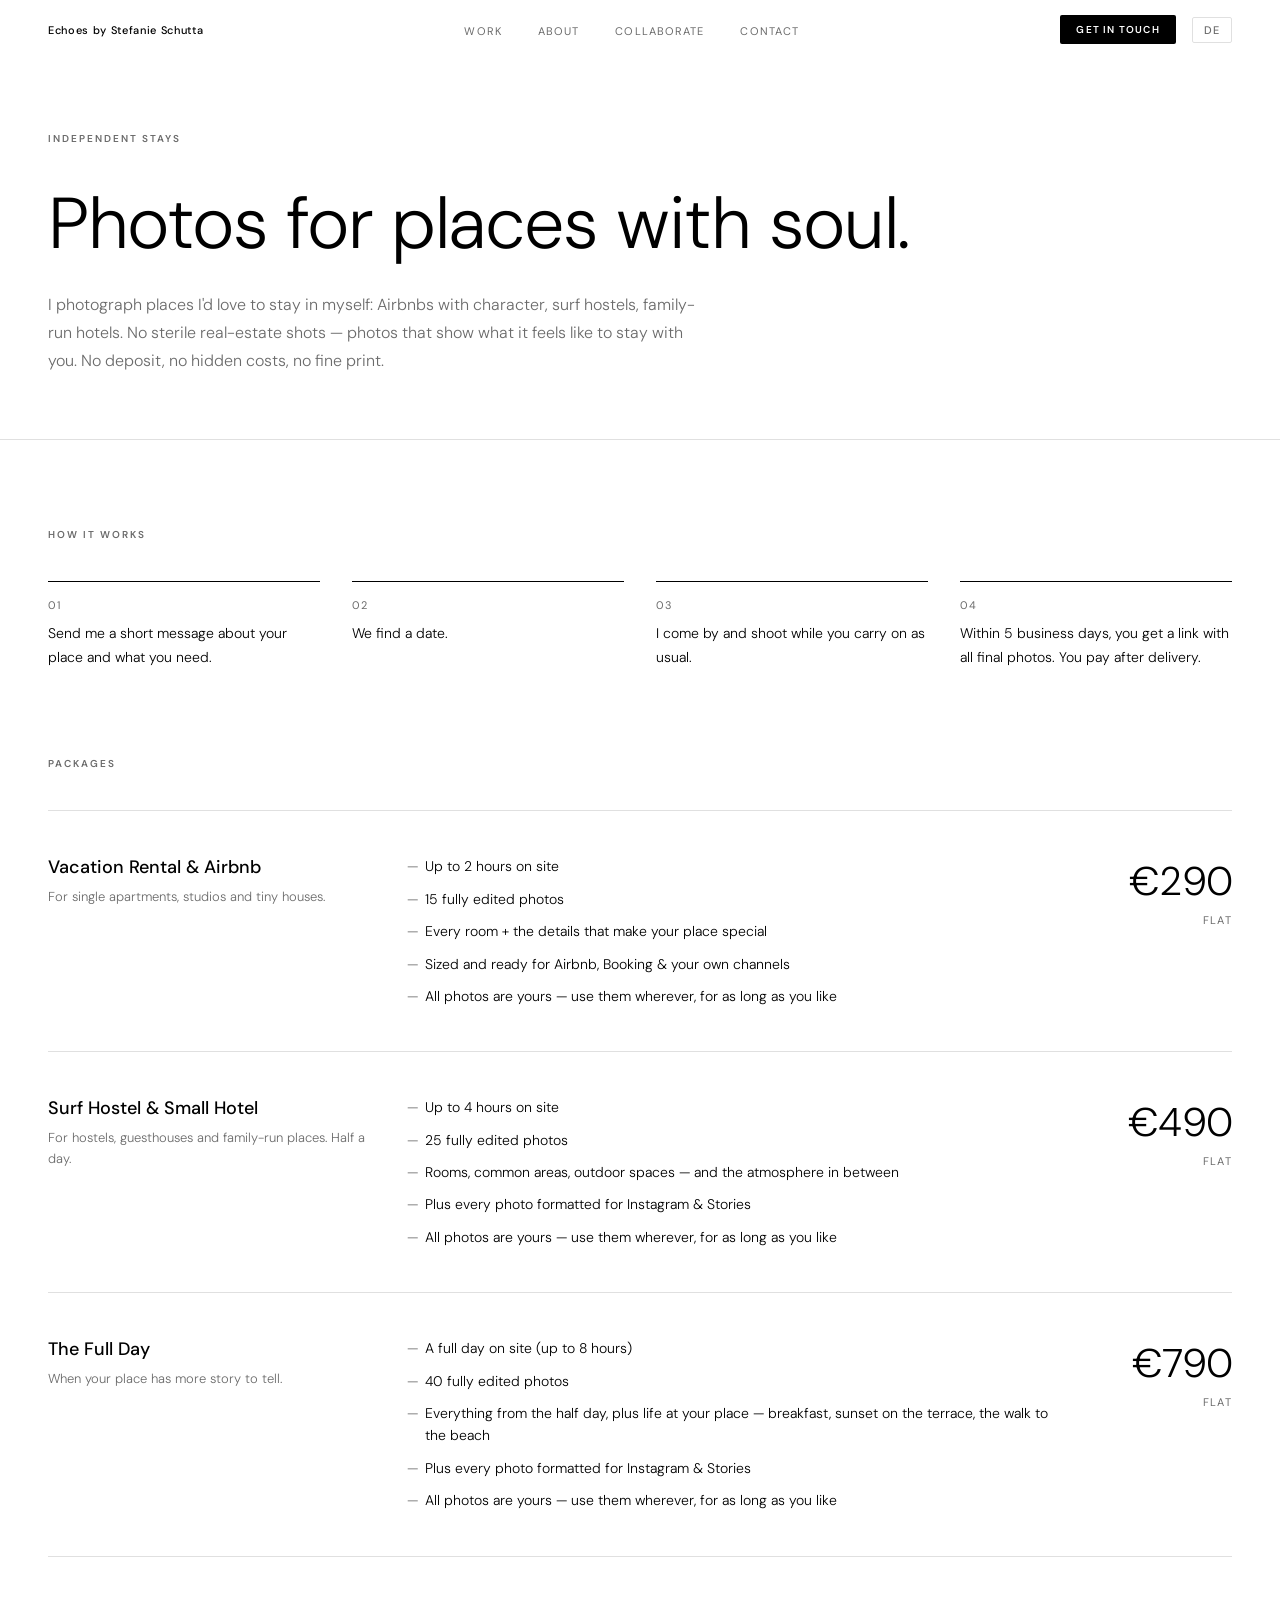
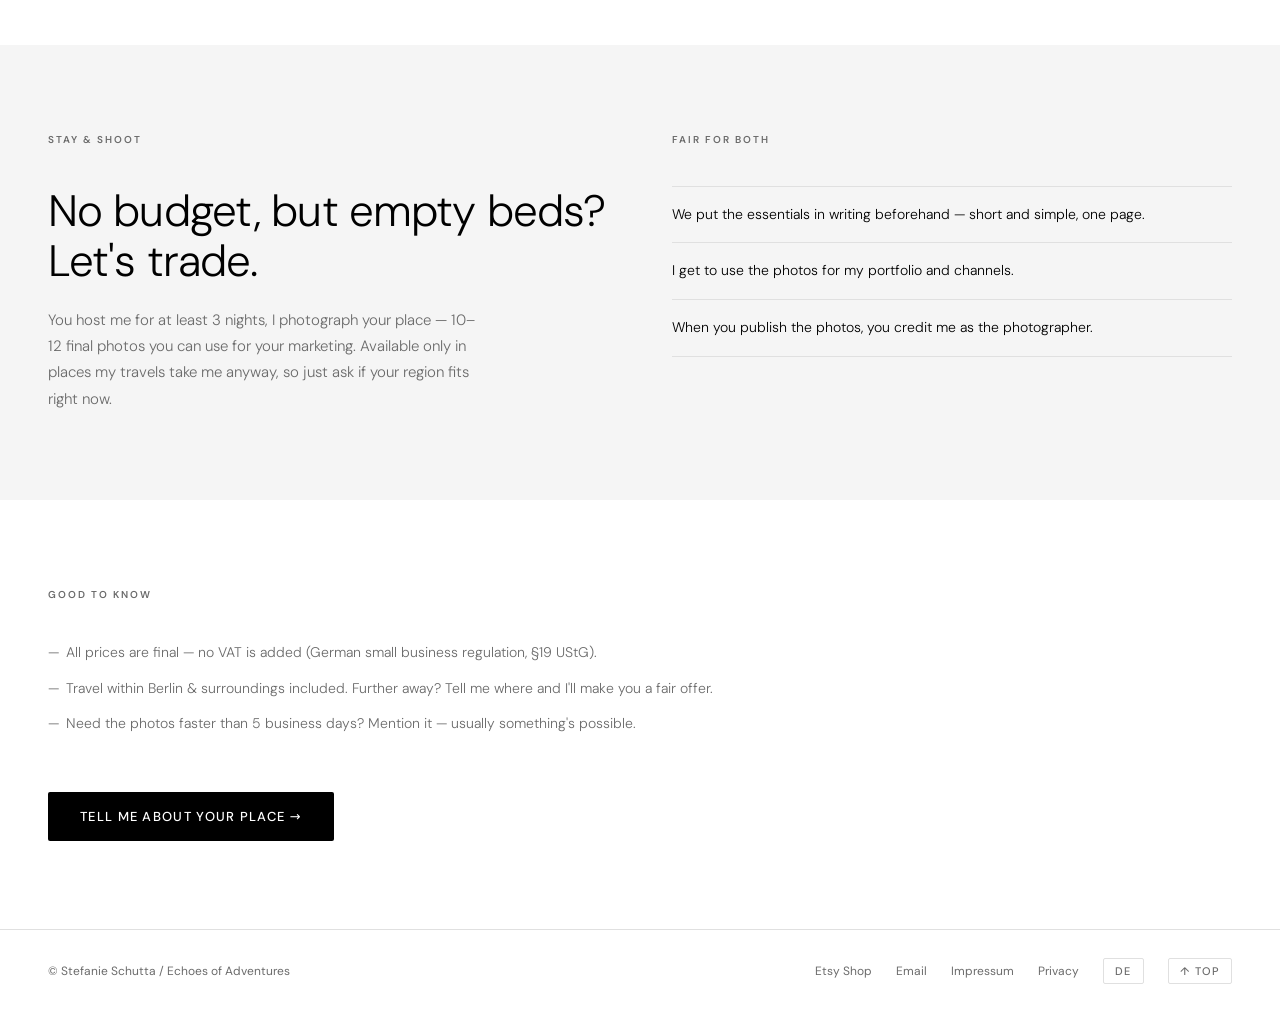
==== commit 48704efe: "Add files via upload" ====
--- a/stays.html
+++ b/stays.html
@@ -294,6 +294,43 @@
       </div>
     </section>
 
+    <!-- ──────────────────────────────────────
+         REFERENZEN — VORBEREITET, NOCH DEAKTIVIERT
+         Aktivieren, sobald reale Bilder vorliegen:
+         1. Bilder als images/stays-ref-1.jpg … stays-ref-3.jpg ablegen
+            (Querformat, ~1200×800px, <300 KB, WebP/JPG)
+         2. Diesen Kommentarblock entfernen (nur die Kommentar-Marker,
+            HTML bleibt stehen)
+         3. alt-Texte + Ortsangaben pro Bild anpassen
+    ─────────────────────────────────────── -->
+    <!--
+    <section class="section stays-refs" aria-labelledby="refs-heading" style="padding-top: 0;">
+      <div class="container">
+        <h2
+          id="refs-heading"
+          class="section-eyebrow"
+          data-en="Recent shoots"
+          data-de="Aktuelle Shootings"
+        >Recent shoots</h2>
+
+        <div class="stays-refs-grid">
+          <figure class="stays-ref">
+            <img src="images/stays-ref-1.jpg" alt="ALT-TEXT: Was ist zu sehen?" loading="lazy" width="1200" height="800" />
+            <figcaption data-en="Hostel name — Berlin" data-de="Hostelname — Berlin">Hostel name — Berlin</figcaption>
+          </figure>
+          <figure class="stays-ref">
+            <img src="images/stays-ref-2.jpg" alt="ALT-TEXT" loading="lazy" width="1200" height="800" />
+            <figcaption data-en="Guesthouse — Sri Lanka" data-de="Guesthouse — Sri Lanka">Guesthouse — Sri Lanka</figcaption>
+          </figure>
+          <figure class="stays-ref">
+            <img src="images/stays-ref-3.jpg" alt="ALT-TEXT" loading="lazy" width="1200" height="800" />
+            <figcaption data-en="Apartment — Berlin" data-de="Apartment — Berlin">Apartment — Berlin</figcaption>
+          </figure>
+        </div>
+      </div>
+    </section>
+    -->
+
     <!-- Good to know + CTA -->
     <section class="section" aria-labelledby="facts-heading">
       <div class="container">
--- a/style.css
+++ b/style.css
@@ -135,7 +135,7 @@
 :root {
   --bg:      #ffffff;
   --text:    #000000;
-  --muted:   #767676;
+  --muted:   #6b6b6b; /* 5.3:1 auf #fff, 4.9:1 auf --surface — AA global */
   --border:  #e0e0e0;
   --white:   #ffffff;
   --surface: #f5f5f5;
@@ -416,29 +416,18 @@
 ───────────────────────────────────────────── */
 .claim {
   background: var(--bg);
-  padding: clamp(64px, 12vw, 140px) 0 0;
-}
-
+  padding: clamp(48px, 8vw, 96px) 0 0;
+}
+
+/* Einzeilig ab Tablet, kein Italic, deutlich reduziert.
+   Auf sehr schmalen Screens darf die Zeile umbrechen (kein Textabschneiden = WCAG 1.4.10). */
 .claim-title {
-  font-size: clamp(34px, 7vw, 88px);
-  font-weight: 500;
-  line-height: 1.05;
-  letter-spacing: -0.02em;
-  max-width: 16ch;
-}
-
-.claim-line { display: block; }
-
-.claim-line--accent {
-  font-style: italic;
-  font-weight: 350;
-  color: var(--muted);            /* #767676 auf #fff ≈ 4.6:1 — AA auch für Fließtext */
-}
-
-@media (min-width: 768px) {
-  .claim-line--accent {
-    padding-left: clamp(48px, 10vw, 160px);   /* Versatz bricht die linke Kante */
-  }
+  font-size: clamp(19px, 2.6vw, 34px);
+  font-weight: 400;
+  line-height: 1.3;
+  letter-spacing: -0.01em;
+  max-width: none;
+  text-wrap: balance;
 }
 
 .hero-dots {
@@ -1409,6 +1398,30 @@
   position: absolute;
   left: 0;
 }
+/* Referenz-Galerie (stays.html) — Markup liegt auskommentiert bereit */
+.stays-refs-grid {
+  display: grid;
+  grid-template-columns: repeat(3, 1fr);
+  gap: var(--gap);
+}
+.stays-ref img {
+  display: block;
+  width: 100%;
+  height: auto;
+  aspect-ratio: 3 / 2;
+  object-fit: cover;
+  border-radius: var(--radius);
+}
+.stays-ref figcaption {
+  margin-top: 10px;
+  font-size: 13px;
+  font-weight: 300;
+  color: var(--muted);
+}
+@media (max-width: 900px) {
+  .stays-refs-grid { grid-template-columns: 1fr; }
+}
+
 .stays-cta {
   margin-top: 56px;
   display: inline-block;
@@ -1436,8 +1449,3 @@
   .stays-steps { grid-template-columns: 1fr; gap: 24px; }
 }
 
-/* WCAG AA: --muted (#767676) reaches only ~4.2:1 on --surface — darken inside the barter band */
-.stays-barter .section-eyebrow,
-.stays-barter .stays-barter-lead {
-  color: #636363;
-}
